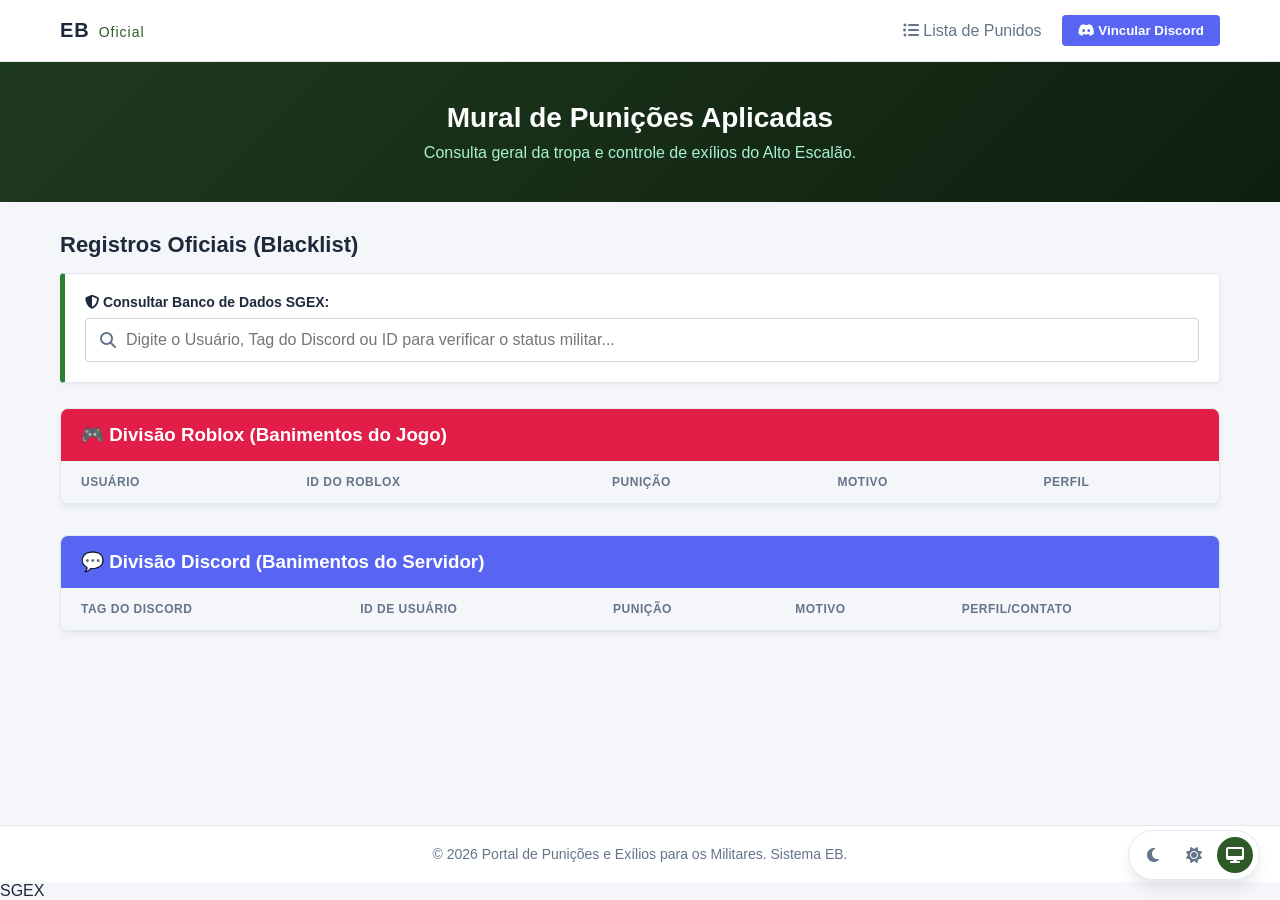
==== index.html @ bd022259 "Initial commit via Netlify [skip ci]" ====
<!DOCTYPE html>
<html lang="pt-BR">
<head>
    <meta charset="UTF-8">
    <meta name="viewport" content="width=device-width, initial-scale=1.0">
    <title>Painel de Punições EB - Exército Brasileiro</title>
    <link rel="stylesheet" href="style.css">
    <link rel="stylesheet" href="https://cdnjs.cloudflare.com/ajax/libs/font-awesome/6.4.0/css/all.min.css">
    
    <style>
        /* ================= ESTILOS DA BARRA DE PESQUISA INTEGRADA ================= */
        .search-card {
            background-color: var(--card-bg, #ffffff);
            border-left: 5px solid #2e7d32; /* Verde Militar */
            padding: 20px;
            margin-bottom: 25px;
            border-radius: 4px;
            box-shadow: 0 2px 5px rgba(0,0,0,0.05);
            transition: all 0.3s ease;
        }
        
        body.dark-theme .search-card {
            background-color: #1e293b;
            border-color: #4ade80;
            box-shadow: 0 2px 5px rgba(0,0,0,0.3);
        }

        .search-input-wrapper {
            position: relative;
            display: flex;
            align-items: center;
        }

        .search-input-wrapper i {
            position: absolute;
            left: 15px;
            color: #64748b;
        }

        .input-pesquisa {
            width: 100%;
            padding: 12px 12px 12px 40px;
            border: 1px solid #cbd5e1;
            border-radius: 4px;
            background-color: transparent;
            color: inherit;
            font-size: 1rem;
            outline: none;
            transition: border-color 0.2s;
        }

        .input-pesquisa:focus {
            border-color: #2e7d32;
            box-shadow: 0 0 0 2px rgba(46, 125, 50, 0.2);
        }

        body.dark-theme .input-pesquisa {
            border-color: #475569;
        }
        
        body.dark-theme .input-pesquisa:focus {
            border-color: #4ade80;
            box-shadow: 0 0 0 2px rgba(74, 222, 128, 0.2);
        }

        .status-badge {
            margin-top: 15px;
            padding: 10px 15px;
            border-radius: 4px;
            font-weight: bold;
            display: none;
            align-items: center;
            gap: 10px;
            font-size: 0.95rem;
            animation: fadeIn 0.3s ease;
        }

        @keyframes fadeIn {
            from { opacity: 0; transform: translateY(-5px); }
            to { opacity: 1; transform: translateY(0); }
        }
    </style>
</head>
<body>

    <nav class="navbar">
        <div class="container nav-container">
            <a href="#" class="logo">EB<span> Oficial</span></a>
            <ul class="nav-links">
                <li><a href="#listas"><i class="fa-solid fa-list-ul"></i> Lista de Punidos</a></li>
                <li><button id="btn-admin-toggle" class="btn-theme" style="background-color: #5865F2; border-radius: 4px; color: white;"><i class="fa-brands fa-discord"></i> Vincular Discord</button></li>
            </ul>
        </div>
    </nav>

    <header class="hero">
        <div class="container">
            <h2>Mural de Punições Aplicadas</h2>
            <p>Consulta geral da tropa e controle de exílios do Alto Escalão.</p>
        </div>
    </header>

    <section id="cadastro-superior" class="container section" style="display: none;">
        <h2 class="section-title" style="color: var(--vermelho-claro);"><i class="fa-solid fa-shield-halved"></i> Administração - Lançar Punição</h2>
        <div class="card form-card" style="border-color: var(--vermelho-alerta);">
            <form id="punicaoForm">
                <div class="form-group">
                    <label for="plataforma">Plataforma:</label>
                    <select id="plataforma" required>
                        <option value="roblox">🎮 Roblox</option>
                        <option value="discord">💬 Discord</option>
                    </select>
                </div>
                <div class="form-grid">
                    <div class="form-group">
                        <label for="usuario">Usuário / Tag:</label>
                        <input type="text" id="usuario" placeholder="Ex: @RecrutaInfrator" required>
                    </div>
                    <div class="form-group">
                        <label for="idUsuario">ID do Usuário:</label>
                        <input type="text" id="idUsuario" placeholder="Ex: 123456789" required>
                    </div>
                </div>
                <div class="form-group">
                    <label for="linkPerfil">Link do Perfil (URL):</label>
                    <input type="url" id="linkPerfil" placeholder="Ex: https://www.roblox.com/users/..." required>
                </div>
                <div class="form-group">
                    <label for="punicao">Tipo de Punição:</label>
                    <select id="punicao" required>
                        <option value="Exílio Permanente">Exílio Permanente</option>
                        <option value="Exclusão">Exclusão a Bem da Disciplina</option>
                        <option value="Banimento">Banimento Definitivo</option>
                        <option value="Blacklist">Blacklist</option>
                    </select>
                </div>
                <div class="form-group">
                    <label for="motivo">Motivo da Punição:</label>
                    <textarea id="motivo" rows="3" placeholder="Descreva o crime militar cometida..." required></textarea>
                </div>
                <button type="submit" class="btn-submit" style="background-color: var(--vermelho-alerta);">Aplicar Punição e Sincronizar com Discord</button>
            </form>
        </div>
    </section>

    <section id="listas" class="container section">
        <h2 class="section-title">Registros Oficiais (Blacklist)</h2>
        
        <div class="card search-card">
            <div class="form-group" style="margin-bottom: 0;">
                <label style="font-weight: bold; margin-bottom: 8px; display: block; color: inherit;">
                    <i class="fa-solid fa-shield-halved"></i> Consultar Banco de Dados SGEX:
                </label>
                <div class="search-input-wrapper">
                    <i class="fa-solid fa-magnifying-glass"></i>
                    <input type="text" id="inputPesquisa" class="input-pesquisa" placeholder="Digite o Usuário, Tag do Discord ou ID para verificar o status militar...">
                </div>
            </div>
            <div id="resultadoStatus" class="status-badge"></div>
        </div>

        <div class="tables-container">
            <div class="card table-card">
                <div class="table-header roblox-color"><h3>🎮 Divisão Roblox (Banimentos do Jogo)</h3></div>
                <div class="table-responsive">
                    <table>
                        <thead>
                            <tr>
                                <th>Usuário</th>
                                <th>ID do Roblox</th>
                                <th>Punição</th>
                                <th>Motivo</th>
                                <th>Perfil</th>
                                <th class="coluna-admin" style="display: none;">Ações</th>
                            </tr>
                        </thead>
                        <tbody id="tabelaRoblox"></tbody>
                    </table>
                </div>
            </div>

            <div class="card table-card">
                <div class="table-header discord-color"><h3>💬 Divisão Discord (Banimentos do Servidor)</h3></div>
                <div class="table-responsive">
                    <table>
                        <thead>
                            <tr>
                                <th>Tag do Discord</th>
                                <th>ID de Usuário</th>
                                <th>Punição</th>
                                <th>Motivo</th>
                                <th>Perfil/Contato</th>
                                <th class="coluna-admin" style="display: none;">Ações</th>
                            </tr>
                        </thead>
                        <tbody id="tabelaDiscord"></tbody>
                    </table>
                </div>
            </div>
        </div>
    </section>

    <div class="manager-theme-bar">
        <button id="btn-noite" class="theme-icon-btn" title="Modo Noite"><i class="fa-solid fa-moon"></i></button>
        <button id="btn-dia" class="theme-icon-btn" title="Modo Dia"><i class="fa-solid fa-sun"></i></button>
        <button id="btn-padrao" class="theme-icon-btn active" title="Modo Sistema"><i class="fa-solid fa-desktop"></i></button>
    </div>

    <footer>
        <div class="container">
            <p>&copy; 2026 Portal de Punições e Exílios para os Militares. Sistema EB.</p>
        </div>
    </footer>

    <script>
        // ================= CONFIGURAÇÕES DO SCRIPT =================
        const DISCORD_WEBHOOK_URL = "https://discord.com/api/webhooks/1523135450632556768/0iR1MK8pg5GciSdmZmRToXlItDHkD9cY8Jua4J1OT7Sp1J0bCZ46ZUPXoXcCLrDd2ZVr";
        const DISCORD_AUTH_URL = "https://discord.com/oauth2/authorize?client_id=1523099237020340254&response_type=code&redirect_uri=file%3A%2F%2F%2Fc%253A%2FUsers%2Frafae%2FOneDrive%2FDocumentos%2FPuni%25C3%25A7%25C3%25B5es%2520e%2520Ex%25C3%25ADlios%2Findex.html%23listas&scope=identify";

        const SUPERIORES_PERMITIDOS = [
            "123456789012345678", 
            "987654321098765432", 
        ];

        let modoAdminAtivo = false;
        let superiorLogadoNome = "";

        window.addEventListener('DOMContentLoaded', () => {
            carregarDados();

            const fragment = new URLSearchParams(window.location.hash.slice(1));
            const accessToken = fragment.get('access_token');

            if (accessToken) {
                window.history.replaceState({}, document.title, window.location.pathname);
                
                fetch('https://discord.com/api/users/@me', {
                    headers: { Authorization: `Bearer ${accessToken}` }
                })
                .then(res => res.json())
                .then(usuarioDiscord => {
                    verificarPermissao(usuarioDiscord);
                })
                .catch(err => {
                    console.error("Erro ao puxar dados do Discord:", err);
                    alert("Erro ao sincronizar com o Discord.");
                });
            }
        });

        function verificarPermissao(user) {
            const nomeCompleto = user.discriminator !== '0' ? `${user.username}#${user.discriminator}` : user.username;

            if (SUPERIORES_PERMITIDOS.includes(user.id)) {
                modoAdminAtivo = true;
                superiorLogadoNome = nomeCompleto;

                document.getElementById('cadastro-superior').style.display = 'block';
                document.querySelectorAll('.coluna-admin').forEach(el => el.style.display = 'table-cell');
                
                const btnAdmin = document.getElementById('btn-admin-toggle');
                btnAdmin.innerHTML = `<i class="fa-solid fa-right-from-bracket"></i> Sair (${user.username})`;
                btnAdmin.style.backgroundColor = '#ef4444';

                alert(`Conta vinculada com sucesso!\nBem-vindo, ${nomeCompleto}.`);
                carregarDados();
            } else {
                alert(`Acesso Negado!\nA conta Discord [${nomeCompleto}] (ID: ${user.id}) não tem permissão de Alto Escalão.`);
                registrarTentativaInvasao(nomeCompleto, user.id);
            }
        }

        document.getElementById('btn-admin-toggle').addEventListener('click', () => {
            if (!modoAdminAtivo) {
                if(DISCORD_AUTH_URL.includes("COLE_AQUI")) {
                    alert("Erro: O dono do site não configurou a URL de autenticação do Discord.");
                    return;
                }
                window.location.href = DISCORD_AUTH_URL;
            } else {
                modoAdminAtivo = false;
                superiorLogadoNome = "";
                document.getElementById('cadastro-superior').style.display = 'none';
                document.querySelectorAll('.coluna-admin').forEach(el => el.style.display = 'none');
                document.getElementById('btn-admin-toggle').innerHTML = '<i class="fa-brands fa-discord"></i> Vincular Discord';
                document.getElementById('btn-admin-toggle').style.backgroundColor = '#5865F2';
                carregarDados();
            }
        });

        function registrarTentativaInvasao(nome, id) {
            if (!DISCORD_WEBHOOK_URL || DISCORD_WEBHOOK_URL.includes("COLE_AQUI")) return;
            const payload = {
                username: "EB | Auditoria de Acesso",
                embeds: [{
                    title: "⚠️ TENTATIVA DE ACESSO RECUSADA",
                    description: "Um usuário vinculou o Discord mas não possui autorização no sistema.",
                    color: 16711680,
                    fields: [
                        { name: "👤 Conta Discord", value: `\`${nome}\``, inline: true },
                        { name: "🆔 ID do Usuário", value: `\`${id}\``, inline: true }
                    ],
                    timestamp: new Date().toISOString()
                }]
            };
            fetch(DISCORD_WEBHOOK_URL, { method: "POST", headers: { "Content-Type": "application/json" }, body: JSON.stringify(payload) });
        }

        // --- MANIPULAÇÃO DAS TABELAS E INTEGRAÇÃO COM BUSCA ---
        const form = document.getElementById('punicaoForm');
        form.addEventListener('submit', function(e) {
            e.preventDefault();
            const plataforma = document.getElementById('plataforma').value;
            const usuario = document.getElementById('usuario').value;
            const idUsuario = document.getElementById('idUsuario').value;
            const linkPerfil = document.getElementById('linkPerfil').value;
            const punicao = document.getElementById('punicao').value;
            const motivo = document.getElementById('motivo').value;

            const novoPunido = { id: Date.now(), usuario, idUsuario, linkPerfil, punicao, motivo };

            let lista = JSON.parse(localStorage.getItem(plataforma)) || [];
            lista.push(novoPunido);
            localStorage.setItem(plataforma, JSON.stringify(lista));

            enviarAoDiscord(plataforma, usuario, idUsuario, punicao, motivo, linkPerfil);
            form.reset();
            carregarDados();
        });

        function carregarDados() {
            document.getElementById('tabelaRoblox').innerHTML = '';
            document.getElementById('tabelaDiscord').innerHTML = '';
            let robloxList = JSON.parse(localStorage.getItem('roblox')) || [];
            robloxList.forEach(item => adicionarNaTela('roblox', item));
            let discordList = JSON.parse(localStorage.getItem('discord')) || [];
            discordList.forEach(item => adicionarNaTela('discord', item));
            
            // Dispara o filtro caso já haja algo digitado ao recarregar
            executarFiltro();
        }

        function adicionarNaTela(plataforma, item) {
            const tabelaId = plataforma === 'roblox' ? 'tabelaRoblox' : 'tabelaDiscord';
            const tabela = document.getElementById(tabelaId);
            const badgeClass = (item.punicao === 'Exílio Permanente' || item.punicao === 'Banimento') ? 'badge-red' : 'badge-orange';
            const linkUrl = item.linkPerfil ? item.linkPerfil : '#';
            const linkTexto = item.linkPerfil ? 'Acessar Link 🔗' : 'Sem Link';
            const linha = document.createElement('tr');
            
            const thAcao = modoAdminAtivo 
                ? `<td><button style="background: #ef4444; color:white; border:none; padding:4px 8px; border-radius:4px; cursor:pointer;" onclick="removerItem('${plataforma}', ${item.id})">Remover</button></td>` 
                : '';

            linha.innerHTML = `
                <td class="username">${item.usuario}</td>
                <td>${item.idUsuario}</td>
                <td><span class="badge ${badgeClass}">${item.punicao}</span></td>
                <td>${item.motivo}</td>
                <td><a href="${linkUrl}" target="_blank" class="table-link">${linkTexto}</a></td>
                ${thAcao}
            `;
            tabela.appendChild(linha);
        }

        function removerItem(plataforma, id) {
            if (confirm("Deseja remover este registro?")) {
                let lista = JSON.parse(localStorage.getItem(plataforma)) || [];
                lista = lista.filter(item => item.id !== id);
                localStorage.setItem(plataforma, JSON.stringify(lista));
                carregarDados();
            }
        }

        // ================= SISTEMA DE FILTRAGEM E BUSCA REALTIME =================
        function executarFiltro() {
            const termoBusca = document.getElementById('inputPesquisa').value.trim().toLowerCase();
            const linhasRoblox = document.querySelectorAll('#tabelaRoblox tr');
            const linhasDiscord = document.querySelectorAll('#tabelaDiscord tr');
            const statusDiv = document.getElementById('resultadoStatus');
            
            let totalEncontrados = 0;

            if (termoBusca === "") {
                linhasRoblox.forEach(linha => linha.style.display = '');
                linhasDiscord.forEach(linha => inlineHideShow(linha, true));
                statusDiv.style.display = 'none';
                return;
            }

            function filtrarVarredura(linhas) {
                linhas.forEach(linha => {
                    const usuario = linha.cells[0] ? linha.cells[0].textContent.toLowerCase() : '';
                    const id = linha.cells[1] ? linha.cells[1].textContent.toLowerCase() : '';

                    if (usuario.includes(termoBusca) || id.includes(termoBusca)) {
                        linha.style.display = ''; 
                        totalEncontrados++;
                    } else {
                        linha.style.display = 'none'; 
                    }
                });
            }

            function inlineHideShow(el, reset) { el.style.display = reset ? '' : 'none'; }

            filtrarVarredura(linhasRoblox);
            filtrarVarredura(linhasDiscord);

            statusDiv.style.display = 'flex';
            if (totalEncontrados > 0) {
                statusDiv.style.backgroundColor = 'rgba(239, 68, 68, 0.15)';
                statusDiv.style.color = '#ef4444';
                statusDiv.style.borderLeft = '4px solid #ef4444';
                statusDiv.innerHTML = `<i class="fa-solid fa-triangle-exclamation"></i> <strong>SITUAÇÃO IRREGULAR:</strong> Constam ${totalEncontrados} registro(s) deste alvo na Blacklist do Alto Escalão!`;
            } else {
                statusDiv.style.backgroundColor = 'rgba(46, 125, 50, 0.15)';
                statusDiv.style.color = '#2e7d32';
                statusDiv.style.borderLeft = '4px solid #2e7d32';
                
                if(document.body.classList.contains('dark-theme')) {
                    statusDiv.style.color = '#4ade80';
                    statusDiv.style.backgroundColor = 'rgba(74, 222, 128, 0.1)';
                }
                statusDiv.innerHTML = `<i class="fa-solid fa-circle-check"></i> <strong>NADA CONSTA:</strong> O usuário consultado está com a ficha limpa no sistema.`;
            }
        }

        document.getElementById('inputPesquisa').addEventListener('input', executarFiltro);

        function enviarAoDiscord(plataforma, usuario, id, punicao, motivo, link) {
            if (!DISCORD_WEBHOOK_URL || DISCORD_WEBHOOK_URL.includes("COLE_AQUI")) return;
            const corEmbed = plataforma === 'roblox' ? 14491941 : 5793010;
            const payload = {
                username: "EB | Auditoria",
                embeds: [{
                    title: `🎖️ NOVA PUNIÇÃO - DIVISÃO ${plataforma.toUpperCase()}`,
                    color: corEmbed,
                    fields: [
                        { name: "👤 Infrator", value: `\`${usuario}\``, inline: true },
                        { name: "🆔 ID", value: `\`${id}\``, inline: true },
                        { name: "⚖️ Penalidade", value: `**${punicao}**`, inline: false },
                        { name: "📝 Motivo", value: motivo },
                        { name: "🔗 Evidência", value: `[Link do Perfil](${link})`, inline: true },
                        { name: "🛡️ Aplicado por", value: `\`${superiorLogadoNome}\``, inline: true }
                    ],
                    footer: { text: "Sistema integrado EB" },
                    timestamp: new Date().toISOString()
                }]
            };
            fetch(DISCORD_WEBHOOK_URL, { method: "POST", headers: { "Content-Type": "application/json" }, body: JSON.stringify(payload) });
        }

        // Temas Alternadores
        const btnNoite = document.getElementById('btn-noite');
        const btnDia = document.getElementById('btn-dia');
        const btnPadrao = document.getElementById('btn-padrao');
        function limparAtivos() { [btnNoite, btnDia, btnPadrao].forEach(btn => btn.classList.remove('active')); }
        btnNoite.addEventListener('click', () => { limparAtivos(); btnNoite.classList.add('active'); document.body.classList.add('dark-theme'); localStorage.setItem('eb-manager-theme', 'dark'); executarFiltro(); });
        btnDia.addEventListener('click', () => { limparAtivos(); btnDia.classList.add('active'); document.body.classList.remove('dark-theme'); localStorage.setItem('eb-manager-theme', 'light'); executarFiltro(); });
        btnPadrao.addEventListener('click', () => { limparAtivos(); btnPadrao.classList.add('active'); localStorage.removeItem('eb-manager-theme'); if (window.matchMedia('(prefers-color-scheme: dark)').matches) document.body.classList.add('dark-theme'); else document.body.classList.remove('dark-theme'); executarFiltro(); });
        const temaSalvo = localStorage.getItem('eb-manager-theme');
        if (temaSalvo === 'dark') { limparAtivos(); btnNoite.classList.add('active'); document.body.classList.add('dark-theme'); }
        else if (temaSalvo === 'light') { limparAtivos(); btnDia.classList.add('active'); document.body.classList.remove('dark-theme'); }
    </script>
</body>
</html>

SGEX
---- style.css ----
/* ================= VARIABLES & THEMES ================= */
:root {
    --bg-principal: #f4f6f9;
    --bg-card: #ffffff;
    --texto-principal: #1e293b;
    --texto-secundario: #64748b;
    --borda: #e2e8f0;
    
    /* Cores Temáticas EB */
    --verde-manager: #1e3a1e;
    --verde-oliva: #2d5a27;
    --vermelho-alerta: #dc2626;
    --vermelho-claro: #ef4444;
    --roblox-cor: #e11d48;
    --discord-cor: #5865f2;
}

/* Classe aplicada via JS para o Modo Noite */
body.dark-theme {
    --bg-principal: #0f172a;
    --bg-card: #1e293b;
    --texto-principal: #f8fafc;
    --texto-secundario: #94a3b8;
    --borda: #334155;
    
    --verde-manager: #2e5c2e;
}

/* ================= RESET & BASE ================= */
* {
    margin: 0;
    padding: 0;
    box-sizing: border-box;
    font-family: 'Segoe UI', Tahoma, Geneva, Verdana, sans-serif;
}

body {
    background-color: var(--bg-principal);
    color: var(--texto-principal);
    transition: background-color 0.3s, color 0.3s;
    display: flex;
    flex-direction: column;
    min-height: 100vh;
}

.container {
    width: 100%;
    max-width: 1200px;
    margin: 0 auto;
    padding: 0 20px;
}

/* ================= NAVIGATION ================= */
.navbar {
    background-color: var(--bg-card);
    border-bottom: 1px solid var(--borda);
    padding: 15px 0;
    position: sticky;
    top: 0;
    z-index: 100;
}

.nav-container {
    display: flex;
    justify-content: space-between;
    align-items: center;
}

.logo {
    font-size: 20px;
    font-weight: 800;
    color: var(--texto-principal);
    text-decoration: none;
    letter-spacing: 1px;
}

.logo span {
    color: var(--verde-oliva);
    font-size: 14px;
    font-weight: 400;
    margin-left: 4px;
}

.nav-links {
    display: flex;
    list-style: none;
    align-items: center;
    gap: 20px;
}

.nav-links a {
    color: var(--texto-secundario);
    text-decoration: none;
    font-weight: 500;
    transition: color 0.2s;
}

.nav-links a:hover {
    color: var(--texto-principal);
}

.btn-theme {
    color: white;
    border: none;
    padding: 8px 16px;
    font-weight: 600;
    cursor: pointer;
    transition: filter 0.2s;
}

.btn-theme:hover {
    filter: brightness(1.2);
}

/* ================= HERO SECTION ================= */
.hero {
    background: linear-gradient(135deg, #1e3a1e 0%, #0f1f0f 100%);
    color: white;
    padding: 40px 0;
    text-align: center;
    margin-bottom: 30px;
}

.hero h2 {
    font-size: 28px;
    margin-bottom: 10px;
}

.hero p {
    color: #a7f3d0;
    font-size: 16px;
}

/* ================= CARDS & FORMS ================= */
.section {
    margin-bottom: 30px;
}

.section-title {
    font-size: 22px;
    margin-bottom: 15px;
    display: flex;
    align-items: center;
    gap: 10px;
}

.card {
    background-color: var(--bg-card);
    border: 1px solid var(--borda);
    border-radius: 8px;
    padding: 24px;
    box-shadow: 0 4px 6px -1px rgba(0, 0, 0, 0.05);
}

.form-card {
    border-top: 4px solid var(--vermelho-alerta);
}

.form-group {
    margin-bottom: 18px;
}

.form-grid {
    display: grid;
    grid-template-columns: 1fr 1fr;
    gap: 15px;
}

label {
    display: block;
    font-size: 14px;
    font-weight: 600;
    margin-bottom: 6px;
    color: var(--texto-principal);
}

input, select, textarea {
    width: 100%;
    padding: 10px;
    border: 1px solid var(--borda);
    border-radius: 4px;
    background-color: var(--bg-principal);
    color: var(--texto-principal);
    font-size: 15px;
    outline: none;
    transition: border-color 0.2s;
}

input:focus, select:focus, textarea:focus {
    border-color: var(--verde-oliva);
}

.btn-submit {
    width: 100%;
    padding: 12px;
    color: white;
    border: none;
    border-radius: 4px;
    font-size: 16px;
    font-weight: 600;
    cursor: pointer;
    transition: filter 0.2s;
}

.btn-submit:hover {
    filter: brightness(1.1);
}

/* ================= TABLES ================= */
.tables-container {
    display: flex;
    flex-direction: column;
    gap: 30px;
}

.table-card {
    padding: 0;
    overflow: hidden;
}

.table-header {
    padding: 15px 20px;
    color: white;
}

.roblox-color { background-color: var(--roblox-cor); }
.discord-color { background-color: var(--discord-cor); }

.table-responsive {
    overflow-x: auto;
}

table {
    width: 100%;
    border-collapse: collapse;
    text-align: left;
    font-size: 15px;
}

th, td {
    padding: 14px 20px;
    border-bottom: 1px solid var(--borda);
    white-space: nowrap;
}

th {
    background-color: var(--bg-principal);
    color: var(--texto-secundario);
    font-weight: 600;
    text-transform: uppercase;
    font-size: 12px;
    letter-spacing: 0.5px;
}

tr:last-child td {
    border-bottom: none;
}

.username {
    font-weight: 600;
}

/* Badges de Punição */
.badge {
    padding: 4px 8px;
    border-radius: 4px;
    font-size: 12px;
    font-weight: 700;
    text-transform: uppercase;
}

.badge-red { background-color: #fee2e2; color: #ef4444; }
body.dark-theme .badge-red { background-color: #7f1d1d; color: #fca5a5; }

.badge-orange { background-color: #ffedd5; color: #f97316; }
body.dark-theme .badge-orange { background-color: #7c2d12; color: #fed7aa; }

.table-link {
    color: var(--discord-cor);
    text-decoration: none;
    font-weight: 500;
}

.table-link:hover {
    text-decoration: underline;
}

.btn-deletar {
    background-color: var(--vermelho-claro);
    color: white;
    border: none;
    padding: 6px 12px;
    border-radius: 4px;
    cursor: pointer;
    font-weight: 600;
    font-size: 13px;
}

.btn-deletar:hover {
    background-color: var(--vermelho-alerta);
}

/* ================= THEME BAR (EB MANAGER) ================= */
.manager-theme-bar {
    position: fixed;
    bottom: 20px;
    right: 20px;
    background-color: var(--bg-card);
    border: 1px solid var(--borda);
    padding: 6px;
    border-radius: 30px;
    display: flex;
    gap: 5px;
    box-shadow: 0 10px 15px -3px rgba(0, 0, 0, 0.1);
}

.theme-icon-btn {
    background: none;
    border: none;
    width: 36px;
    height: 36px;
    border-radius: 50%;
    color: var(--texto-secundario);
    cursor: pointer;
    display: flex;
    align-items: center;
    justify-content: center;
    font-size: 16px;
    transition: all 0.2s;
}

.theme-icon-btn:hover {
    color: var(--texto-principal);
    background-color: var(--bg-principal);
}

.theme-icon-btn.active {
    background-color: var(--verde-oliva);
    color: white;
}

/* ================= FOOTER ================= */
footer {
    margin-top: auto;
    background-color: var(--bg-card);
    border-top: 1px solid var(--borda);
    padding: 20px 0;
    text-align: center;
    font-size: 14px;
    color: var(--texto-secundario);
}

/* Responsividade para celulares */
@media (max-width: 768px) {
    .form-grid {
        grid-template-columns: 1fr; /* Transforma as duas colunas em uma só linha */
    }
    
    .nav-container {
        flex-direction: column;
        gap: 15px;
    }
}
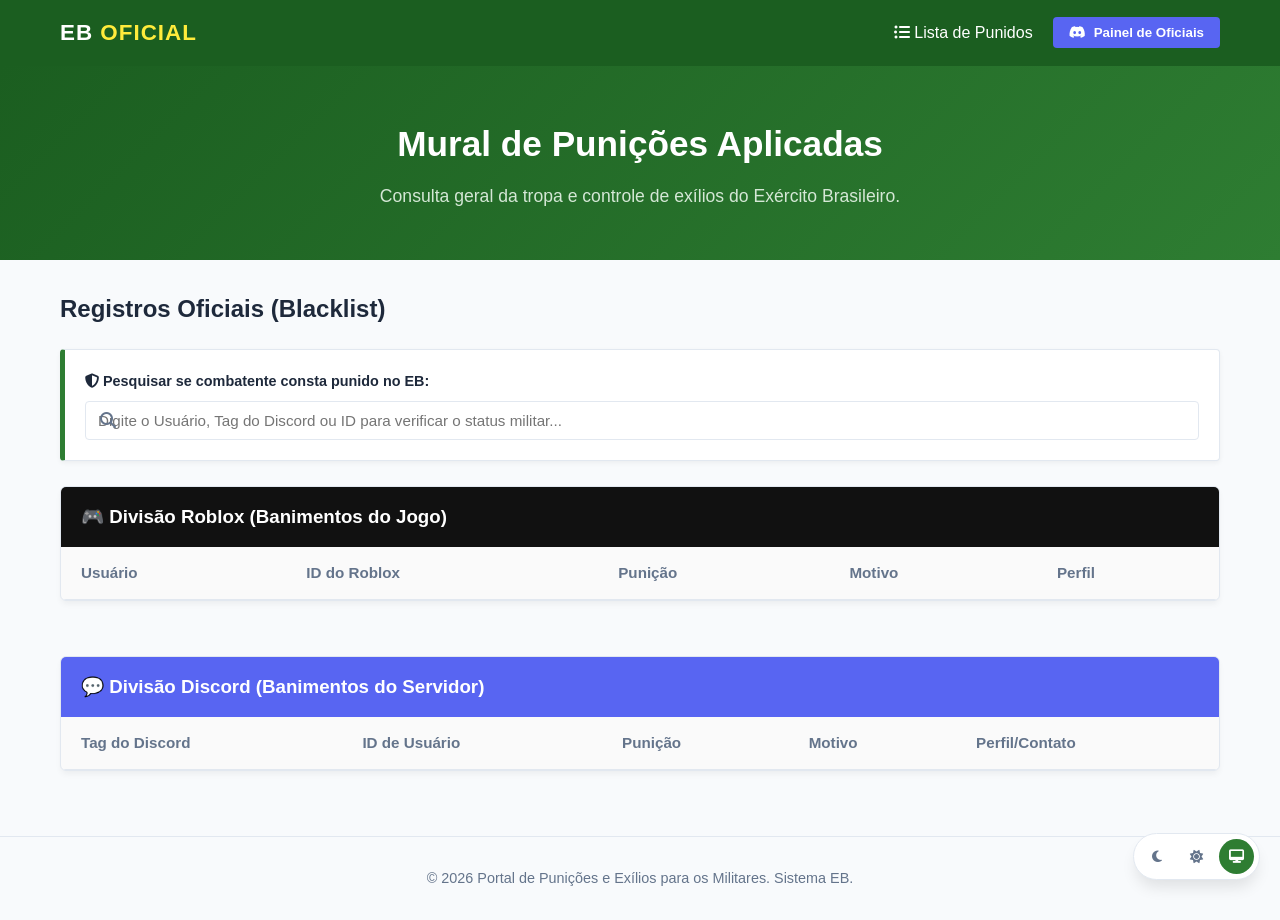
==== commit 2ae7e3d8: "Add files via upload" ====
--- a/index.html
+++ b/index.html
@@ -79,6 +79,17 @@
             from { opacity: 0; transform: translateY(-5px); }
             to { opacity: 1; transform: translateY(0); }
         }
+
+        .badge {
+            padding: 4px 8px;
+            border-radius: 4px;
+            font-weight: bold;
+            font-size: 0.85rem;
+        }
+        .badge-red { background-color: #ef4444; color: white; }
+        .badge-orange { background-color: #f97316; color: white; }
+        .table-link { color: #3b82f6; text-decoration: none; }
+        .table-link:hover { text-decoration: underline; }
     </style>
 </head>
 <body>
@@ -88,7 +99,7 @@
             <a href="#" class="logo">EB<span> Oficial</span></a>
             <ul class="nav-links">
                 <li><a href="#listas"><i class="fa-solid fa-list-ul"></i> Lista de Punidos</a></li>
-                <li><button id="btn-admin-toggle" class="btn-theme" style="background-color: #5865F2; border-radius: 4px; color: white;"><i class="fa-brands fa-discord"></i> Vincular Discord</button></li>
+                <li><button id="btn-admin-toggle" class="btn-theme" style="background-color: #5865F2; border-radius: 4px; color: white; border:none; padding:8px 16px; cursor:pointer;"><i class="fa-brands fa-discord"></i> Painel de Oficiais</button></li>
             </ul>
         </div>
     </nav>
@@ -96,52 +107,9 @@
     <header class="hero">
         <div class="container">
             <h2>Mural de Punições Aplicadas</h2>
-            <p>Consulta geral da tropa e controle de exílios do Alto Escalão.</p>
+            <p>Consulta geral da tropa e controle de exílios do Exército Brasileiro.</p>
         </div>
     </header>
-
-    <section id="cadastro-superior" class="container section" style="display: none;">
-        <h2 class="section-title" style="color: var(--vermelho-claro);"><i class="fa-solid fa-shield-halved"></i> Administração - Lançar Punição</h2>
-        <div class="card form-card" style="border-color: var(--vermelho-alerta);">
-            <form id="punicaoForm">
-                <div class="form-group">
-                    <label for="plataforma">Plataforma:</label>
-                    <select id="plataforma" required>
-                        <option value="roblox">🎮 Roblox</option>
-                        <option value="discord">💬 Discord</option>
-                    </select>
-                </div>
-                <div class="form-grid">
-                    <div class="form-group">
-                        <label for="usuario">Usuário / Tag:</label>
-                        <input type="text" id="usuario" placeholder="Ex: @RecrutaInfrator" required>
-                    </div>
-                    <div class="form-group">
-                        <label for="idUsuario">ID do Usuário:</label>
-                        <input type="text" id="idUsuario" placeholder="Ex: 123456789" required>
-                    </div>
-                </div>
-                <div class="form-group">
-                    <label for="linkPerfil">Link do Perfil (URL):</label>
-                    <input type="url" id="linkPerfil" placeholder="Ex: https://www.roblox.com/users/..." required>
-                </div>
-                <div class="form-group">
-                    <label for="punicao">Tipo de Punição:</label>
-                    <select id="punicao" required>
-                        <option value="Exílio Permanente">Exílio Permanente</option>
-                        <option value="Exclusão">Exclusão a Bem da Disciplina</option>
-                        <option value="Banimento">Banimento Definitivo</option>
-                        <option value="Blacklist">Blacklist</option>
-                    </select>
-                </div>
-                <div class="form-group">
-                    <label for="motivo">Motivo da Punição:</label>
-                    <textarea id="motivo" rows="3" placeholder="Descreva o crime militar cometida..." required></textarea>
-                </div>
-                <button type="submit" class="btn-submit" style="background-color: var(--vermelho-alerta);">Aplicar Punição e Sincronizar com Discord</button>
-            </form>
-        </div>
-    </section>
 
     <section id="listas" class="container section">
         <h2 class="section-title">Registros Oficiais (Blacklist)</h2>
@@ -149,7 +117,7 @@
         <div class="card search-card">
             <div class="form-group" style="margin-bottom: 0;">
                 <label style="font-weight: bold; margin-bottom: 8px; display: block; color: inherit;">
-                    <i class="fa-solid fa-shield-halved"></i> Consultar Banco de Dados SGEX:
+                    <i class="fa-solid fa-shield-halved"></i> Pesquisar se combatente consta punido no EB:
                 </label>
                 <div class="search-input-wrapper">
                     <i class="fa-solid fa-magnifying-glass"></i>
@@ -171,7 +139,6 @@
                                 <th>Punição</th>
                                 <th>Motivo</th>
                                 <th>Perfil</th>
-                                <th class="coluna-admin" style="display: none;">Ações</th>
                             </tr>
                         </thead>
                         <tbody id="tabelaRoblox"></tbody>
@@ -190,7 +157,6 @@
                                 <th>Punição</th>
                                 <th>Motivo</th>
                                 <th>Perfil/Contato</th>
-                                <th class="coluna-admin" style="display: none;">Ações</th>
                             </tr>
                         </thead>
                         <tbody id="tabelaDiscord"></tbody>
@@ -213,119 +179,15 @@
     </footer>
 
     <script>
-        // ================= CONFIGURAÇÕES DO SCRIPT =================
-        const DISCORD_WEBHOOK_URL = "https://discord.com/api/webhooks/1523135450632556768/0iR1MK8pg5GciSdmZmRToXlItDHkD9cY8Jua4J1OT7Sp1J0bCZ46ZUPXoXcCLrDd2ZVr";
-        const DISCORD_AUTH_URL = "https://discord.com/oauth2/authorize?client_id=1523099237020340254&response_type=code&redirect_uri=file%3A%2F%2F%2Fc%253A%2FUsers%2Frafae%2FOneDrive%2FDocumentos%2FPuni%25C3%25A7%25C3%25B5es%2520e%2520Ex%25C3%25ADlios%2Findex.html%23listas&scope=identify";
-
-        const SUPERIORES_PERMITIDOS = [
-            "123456789012345678", 
-            "987654321098765432", 
-        ];
-
-        let modoAdminAtivo = false;
-        let superiorLogadoNome = "";
+        // Altere para o redirecionamento correto apontando para o seu arquivo restrito admin.html
+        const DISCORD_AUTH_URL = "https://discord.com/oauth2/authorize?client_id=1523099237020340254&response_type=code&redirect_uri=https%3A%2F%2Fpunicoebdomirage.netlify.app%2Fadmin.html&scope=identify";
 
         window.addEventListener('DOMContentLoaded', () => {
             carregarDados();
-
-            const fragment = new URLSearchParams(window.location.hash.slice(1));
-            const accessToken = fragment.get('access_token');
-
-            if (accessToken) {
-                window.history.replaceState({}, document.title, window.location.pathname);
-                
-                fetch('https://discord.com/api/users/@me', {
-                    headers: { Authorization: `Bearer ${accessToken}` }
-                })
-                .then(res => res.json())
-                .then(usuarioDiscord => {
-                    verificarPermissao(usuarioDiscord);
-                })
-                .catch(err => {
-                    console.error("Erro ao puxar dados do Discord:", err);
-                    alert("Erro ao sincronizar com o Discord.");
-                });
-            }
         });
 
-        function verificarPermissao(user) {
-            const nomeCompleto = user.discriminator !== '0' ? `${user.username}#${user.discriminator}` : user.username;
-
-            if (SUPERIORES_PERMITIDOS.includes(user.id)) {
-                modoAdminAtivo = true;
-                superiorLogadoNome = nomeCompleto;
-
-                document.getElementById('cadastro-superior').style.display = 'block';
-                document.querySelectorAll('.coluna-admin').forEach(el => el.style.display = 'table-cell');
-                
-                const btnAdmin = document.getElementById('btn-admin-toggle');
-                btnAdmin.innerHTML = `<i class="fa-solid fa-right-from-bracket"></i> Sair (${user.username})`;
-                btnAdmin.style.backgroundColor = '#ef4444';
-
-                alert(`Conta vinculada com sucesso!\nBem-vindo, ${nomeCompleto}.`);
-                carregarDados();
-            } else {
-                alert(`Acesso Negado!\nA conta Discord [${nomeCompleto}] (ID: ${user.id}) não tem permissão de Alto Escalão.`);
-                registrarTentativaInvasao(nomeCompleto, user.id);
-            }
-        }
-
         document.getElementById('btn-admin-toggle').addEventListener('click', () => {
-            if (!modoAdminAtivo) {
-                if(DISCORD_AUTH_URL.includes("COLE_AQUI")) {
-                    alert("Erro: O dono do site não configurou a URL de autenticação do Discord.");
-                    return;
-                }
-                window.location.href = DISCORD_AUTH_URL;
-            } else {
-                modoAdminAtivo = false;
-                superiorLogadoNome = "";
-                document.getElementById('cadastro-superior').style.display = 'none';
-                document.querySelectorAll('.coluna-admin').forEach(el => el.style.display = 'none');
-                document.getElementById('btn-admin-toggle').innerHTML = '<i class="fa-brands fa-discord"></i> Vincular Discord';
-                document.getElementById('btn-admin-toggle').style.backgroundColor = '#5865F2';
-                carregarDados();
-            }
-        });
-
-        function registrarTentativaInvasao(nome, id) {
-            if (!DISCORD_WEBHOOK_URL || DISCORD_WEBHOOK_URL.includes("COLE_AQUI")) return;
-            const payload = {
-                username: "EB | Auditoria de Acesso",
-                embeds: [{
-                    title: "⚠️ TENTATIVA DE ACESSO RECUSADA",
-                    description: "Um usuário vinculou o Discord mas não possui autorização no sistema.",
-                    color: 16711680,
-                    fields: [
-                        { name: "👤 Conta Discord", value: `\`${nome}\``, inline: true },
-                        { name: "🆔 ID do Usuário", value: `\`${id}\``, inline: true }
-                    ],
-                    timestamp: new Date().toISOString()
-                }]
-            };
-            fetch(DISCORD_WEBHOOK_URL, { method: "POST", headers: { "Content-Type": "application/json" }, body: JSON.stringify(payload) });
-        }
-
-        // --- MANIPULAÇÃO DAS TABELAS E INTEGRAÇÃO COM BUSCA ---
-        const form = document.getElementById('punicaoForm');
-        form.addEventListener('submit', function(e) {
-            e.preventDefault();
-            const plataforma = document.getElementById('plataforma').value;
-            const usuario = document.getElementById('usuario').value;
-            const idUsuario = document.getElementById('idUsuario').value;
-            const linkPerfil = document.getElementById('linkPerfil').value;
-            const punicao = document.getElementById('punicao').value;
-            const motivo = document.getElementById('motivo').value;
-
-            const novoPunido = { id: Date.now(), usuario, idUsuario, linkPerfil, punicao, motivo };
-
-            let lista = JSON.parse(localStorage.getItem(plataforma)) || [];
-            lista.push(novoPunido);
-            localStorage.setItem(plataforma, JSON.stringify(lista));
-
-            enviarAoDiscord(plataforma, usuario, idUsuario, punicao, motivo, linkPerfil);
-            form.reset();
-            carregarDados();
+            window.location.href = DISCORD_AUTH_URL;
         });
 
         function carregarDados() {
@@ -335,8 +197,6 @@
             robloxList.forEach(item => adicionarNaTela('roblox', item));
             let discordList = JSON.parse(localStorage.getItem('discord')) || [];
             discordList.forEach(item => adicionarNaTela('discord', item));
-            
-            // Dispara o filtro caso já haja algo digitado ao recarregar
             executarFiltro();
         }
 
@@ -348,31 +208,22 @@
             const linkTexto = item.linkPerfil ? 'Acessar Link 🔗' : 'Sem Link';
             const linha = document.createElement('tr');
             
-            const thAcao = modoAdminAtivo 
-                ? `<td><button style="background: #ef4444; color:white; border:none; padding:4px 8px; border-radius:4px; cursor:pointer;" onclick="removerItem('${plataforma}', ${item.id})">Remover</button></td>` 
-                : '';
+            const escaparHTML = (str) => {
+                const div = document.createElement('div');
+                div.textContent = str;
+                return div.innerHTML;
+            };
 
             linha.innerHTML = `
-                <td class="username">${item.usuario}</td>
-                <td>${item.idUsuario}</td>
-                <td><span class="badge ${badgeClass}">${item.punicao}</span></td>
-                <td>${item.motivo}</td>
-                <td><a href="${linkUrl}" target="_blank" class="table-link">${linkTexto}</a></td>
-                ${thAcao}
+                <td class="username">${escaparHTML(item.usuario)}</td>
+                <td>${escaparHTML(item.idUsuario)}</td>
+                <td><span class="badge ${badgeClass}">${escaparHTML(item.punicao)}</span></td>
+                <td>${escaparHTML(item.motivo)}</td>
+                <td><a href="${escaparHTML(linkUrl)}" target="_blank" class="table-link">${escaparHTML(linkTexto)}</a></td>
             `;
             tabela.appendChild(linha);
         }
 
-        function removerItem(plataforma, id) {
-            if (confirm("Deseja remover este registro?")) {
-                let lista = JSON.parse(localStorage.getItem(plataforma)) || [];
-                lista = lista.filter(item => item.id !== id);
-                localStorage.setItem(plataforma, JSON.stringify(lista));
-                carregarDados();
-            }
-        }
-
-        // ================= SISTEMA DE FILTRAGEM E BUSCA REALTIME =================
         function executarFiltro() {
             const termoBusca = document.getElementById('inputPesquisa').value.trim().toLowerCase();
             const linhasRoblox = document.querySelectorAll('#tabelaRoblox tr');
@@ -383,7 +234,7 @@
 
             if (termoBusca === "") {
                 linhasRoblox.forEach(linha => linha.style.display = '');
-                linhasDiscord.forEach(linha => inlineHideShow(linha, true));
+                linhasDiscord.forEach(linha => inlineDisplay(linha, ''));
                 statusDiv.style.display = 'none';
                 return;
             }
@@ -392,7 +243,6 @@
                 linhas.forEach(linha => {
                     const usuario = linha.cells[0] ? linha.cells[0].textContent.toLowerCase() : '';
                     const id = linha.cells[1] ? linha.cells[1].textContent.toLowerCase() : '';
-
                     if (usuario.includes(termoBusca) || id.includes(termoBusca)) {
                         linha.style.display = ''; 
                         totalEncontrados++;
@@ -402,7 +252,7 @@
                 });
             }
 
-            function inlineHideShow(el, reset) { el.style.display = reset ? '' : 'none'; }
+            function inlineDisplay(el, val) { el.style.display = val; }
 
             filtrarVarredura(linhasRoblox);
             filtrarVarredura(linhasDiscord);
@@ -412,46 +262,22 @@
                 statusDiv.style.backgroundColor = 'rgba(239, 68, 68, 0.15)';
                 statusDiv.style.color = '#ef4444';
                 statusDiv.style.borderLeft = '4px solid #ef4444';
-                statusDiv.innerHTML = `<i class="fa-solid fa-triangle-exclamation"></i> <strong>SITUAÇÃO IRREGULAR:</strong> Constam ${totalEncontrados} registro(s) deste alvo na Blacklist do Alto Escalão!`;
+                statusDiv.innerHTML = `<i class="fa-solid fa-triangle-exclamation"></i> <strong>SITUAÇÃO IRREGULAR:</strong> Constam ${totalEncontrados} registro(s) na Blacklist!`;
             } else {
                 statusDiv.style.backgroundColor = 'rgba(46, 125, 50, 0.15)';
                 statusDiv.style.color = '#2e7d32';
                 statusDiv.style.borderLeft = '4px solid #2e7d32';
-                
                 if(document.body.classList.contains('dark-theme')) {
                     statusDiv.style.color = '#4ade80';
                     statusDiv.style.backgroundColor = 'rgba(74, 222, 128, 0.1)';
                 }
-                statusDiv.innerHTML = `<i class="fa-solid fa-circle-check"></i> <strong>NADA CONSTA:</strong> O usuário consultado está com a ficha limpa no sistema.`;
+                statusDiv.innerHTML = `<i class="fa-solid fa-circle-check"></i> <strong>NADA CONSTA:</strong> Ficha limpa no sistema do Exército.`;
             }
         }
 
         document.getElementById('inputPesquisa').addEventListener('input', executarFiltro);
 
-        function enviarAoDiscord(plataforma, usuario, id, punicao, motivo, link) {
-            if (!DISCORD_WEBHOOK_URL || DISCORD_WEBHOOK_URL.includes("COLE_AQUI")) return;
-            const corEmbed = plataforma === 'roblox' ? 14491941 : 5793010;
-            const payload = {
-                username: "EB | Auditoria",
-                embeds: [{
-                    title: `🎖️ NOVA PUNIÇÃO - DIVISÃO ${plataforma.toUpperCase()}`,
-                    color: corEmbed,
-                    fields: [
-                        { name: "👤 Infrator", value: `\`${usuario}\``, inline: true },
-                        { name: "🆔 ID", value: `\`${id}\``, inline: true },
-                        { name: "⚖️ Penalidade", value: `**${punicao}**`, inline: false },
-                        { name: "📝 Motivo", value: motivo },
-                        { name: "🔗 Evidência", value: `[Link do Perfil](${link})`, inline: true },
-                        { name: "🛡️ Aplicado por", value: `\`${superiorLogadoNome}\``, inline: true }
-                    ],
-                    footer: { text: "Sistema integrado EB" },
-                    timestamp: new Date().toISOString()
-                }]
-            };
-            fetch(DISCORD_WEBHOOK_URL, { method: "POST", headers: { "Content-Type": "application/json" }, body: JSON.stringify(payload) });
-        }
-
-        // Temas Alternadores
+        // Alternadores de Temas
         const btnNoite = document.getElementById('btn-noite');
         const btnDia = document.getElementById('btn-dia');
         const btnPadrao = document.getElementById('btn-padrao');
@@ -464,6 +290,4 @@
         else if (temaSalvo === 'light') { limparAtivos(); btnDia.classList.add('active'); document.body.classList.remove('dark-theme'); }
     </script>
 </body>
-</html>
-
-SGEX+</html>
--- a/style.css
+++ b/style.css
@@ -1,32 +1,36 @@
-/* ================= VARIABLES & THEMES ================= */
+/* ================= CONFIGURAÇÕES GERAIS / VARIÁVEIS ================= */
 :root {
-    --bg-principal: #f4f6f9;
-    --bg-card: #ffffff;
+    --bg-principal: #f8fafc;
+    --card-bg: #ffffff;
     --texto-principal: #1e293b;
     --texto-secundario: #64748b;
     --borda: #e2e8f0;
     
-    /* Cores Temáticas EB */
-    --verde-manager: #1e3a1e;
-    --verde-oliva: #2d5a27;
-    --vermelho-alerta: #dc2626;
+    /* Paleta Exército Brasileiro */
+    --verde-militar: #2e7d32;
+    --verde-escuro: #1b5e20;
+    --verde-badge: rgba(46, 125, 50, 0.1);
+    
+    /* Alertas e Cores Plataformas */
+    --vermelho-alerta: #d32f2f;
     --vermelho-claro: #ef4444;
-    --roblox-cor: #e11d48;
+    --roblox-cor: #111111;
     --discord-cor: #5865f2;
 }
 
-/* Classe aplicada via JS para o Modo Noite */
+/* Variáveis para o Modo Escuro */
 body.dark-theme {
     --bg-principal: #0f172a;
-    --bg-card: #1e293b;
+    --card-bg: #1e293b;
     --texto-principal: #f8fafc;
     --texto-secundario: #94a3b8;
     --borda: #334155;
     
-    --verde-manager: #2e5c2e;
-}
-
-/* ================= RESET & BASE ================= */
+    --verde-militar: #4ade80;
+    --verde-escuro: #22c55e;
+    --verde-badge: rgba(74, 222, 128, 0.1);
+}
+
 * {
     margin: 0;
     padding: 0;
@@ -38,9 +42,7 @@
     background-color: var(--bg-principal);
     color: var(--texto-principal);
     transition: background-color 0.3s, color 0.3s;
-    display: flex;
-    flex-direction: column;
-    min-height: 100vh;
+    line-height: 1.6;
 }
 
 .container {
@@ -50,14 +52,16 @@
     padding: 0 20px;
 }
 
-/* ================= NAVIGATION ================= */
+/* ================= NAVBAR ================= */
 .navbar {
-    background-color: var(--bg-card);
-    border-bottom: 1px solid var(--borda);
+    background-color: #1b5e20; /* Sempre escuro padrão EB */
+    color: #ffffff;
     padding: 15px 0;
-    position: sticky;
-    top: 0;
-    z-index: 100;
+    box-shadow: 0 4px 6px rgba(0,0,0,0.1);
+}
+
+body.dark-theme .navbar {
+    background-color: #0b2e10;
 }
 
 .nav-container {
@@ -67,18 +71,16 @@
 }
 
 .logo {
-    font-size: 20px;
+    font-size: 1.4rem;
     font-weight: 800;
-    color: var(--texto-principal);
+    color: #ffffff;
     text-decoration: none;
+    text-transform: uppercase;
     letter-spacing: 1px;
 }
 
 .logo span {
-    color: var(--verde-oliva);
-    font-size: 14px;
-    font-weight: 400;
-    margin-left: 4px;
+    color: #ffeb3b; /* Amarelo ouro do EB */
 }
 
 .nav-links {
@@ -89,69 +91,79 @@
 }
 
 .nav-links a {
-    color: var(--texto-secundario);
+    color: #ffffff;
     text-decoration: none;
     font-weight: 500;
     transition: color 0.2s;
 }
 
 .nav-links a:hover {
-    color: var(--texto-principal);
+    color: #ffeb3b;
 }
 
 .btn-theme {
-    color: white;
     border: none;
-    padding: 8px 16px;
+    padding: 10px 16px;
     font-weight: 600;
     cursor: pointer;
+    display: flex;
+    align-items: center;
+    gap: 8px;
     transition: filter 0.2s;
 }
 
 .btn-theme:hover {
-    filter: brightness(1.2);
-}
-
-/* ================= HERO SECTION ================= */
+    filter: brightness(1.1);
+}
+
+/* ================= HERO / HEADER ================= */
 .hero {
-    background: linear-gradient(135deg, #1e3a1e 0%, #0f1f0f 100%);
+    background: linear-gradient(135deg, #1b5e20 0%, #2e7d32 100%);
     color: white;
-    padding: 40px 0;
     text-align: center;
+    padding: 50px 0;
     margin-bottom: 30px;
 }
 
+body.dark-theme .hero {
+    background: linear-gradient(135deg, #051607 0%, #0b2e10 100%);
+}
+
 .hero h2 {
-    font-size: 28px;
+    font-size: 2.2rem;
+    font-weight: 700;
     margin-bottom: 10px;
 }
 
 .hero p {
-    color: #a7f3d0;
-    font-size: 16px;
-}
-
-/* ================= CARDS & FORMS ================= */
+    color: #e8f5e9;
+    font-size: 1.1rem;
+    opacity: 0.9;
+}
+
+/* ================= SEÇÕES E CARDS ================= */
 .section {
-    margin-bottom: 30px;
+    margin-bottom: 40px;
 }
 
 .section-title {
-    font-size: 22px;
-    margin-bottom: 15px;
+    font-size: 1.5rem;
+    margin-bottom: 20px;
     display: flex;
     align-items: center;
     gap: 10px;
 }
 
 .card {
-    background-color: var(--bg-card);
+    background-color: var(--card-bg);
     border: 1px solid var(--borda);
-    border-radius: 8px;
+    border-radius: 6px;
     padding: 24px;
     box-shadow: 0 4px 6px -1px rgba(0, 0, 0, 0.05);
-}
-
+    margin-bottom: 25px;
+}
+
+/* ================= FORMULÁRIO DE CADASTRO ================= */
 .form-card {
     border-top: 4px solid var(--vermelho-alerta);
 }
@@ -166,50 +178,58 @@
     gap: 15px;
 }
 
+@media (max-width: 768px) {
+    .form-grid {
+        grid-template-columns: 1fr;
+    }
+}
+
 label {
     display: block;
-    font-size: 14px;
+    margin-bottom: 6px;
     font-weight: 600;
-    margin-bottom: 6px;
-    color: var(--texto-principal);
-}
-
-input, select, textarea {
-    width: 100%;
-    padding: 10px;
+    font-size: 0.9rem;
+}
+
+input[type="text"],
+input[type="url"],
+select,
+textarea {
+    width: 100%;
+    padding: 10px 12px;
     border: 1px solid var(--borda);
     border-radius: 4px;
-    background-color: var(--bg-principal);
-    color: var(--texto-principal);
-    font-size: 15px;
+    background-color: transparent;
+    color: inherit;
+    font-size: 0.95rem;
     outline: none;
     transition: border-color 0.2s;
 }
 
 input:focus, select:focus, textarea:focus {
-    border-color: var(--verde-oliva);
+    border-color: #2e7d32;
 }
 
 .btn-submit {
     width: 100%;
     padding: 12px;
+    border: none;
     color: white;
-    border: none;
+    font-weight: bold;
+    font-size: 1rem;
     border-radius: 4px;
-    font-size: 16px;
-    font-weight: 600;
     cursor: pointer;
-    transition: filter 0.2s;
+    transition: background 0.2s;
 }
 
 .btn-submit:hover {
-    filter: brightness(1.1);
-}
-
-/* ================= TABLES ================= */
+    filter: brightness(0.9);
+}
+
+/* ================= TABELAS RESPONSIVAS ================= */
 .tables-container {
-    display: flex;
-    flex-direction: column;
+    display: grid;
+    grid-template-columns: 1fr;
     gap: 30px;
 }
 
@@ -221,12 +241,14 @@
 .table-header {
     padding: 15px 20px;
     color: white;
-}
-
-.roblox-color { background-color: var(--roblox-cor); }
-.discord-color { background-color: var(--discord-cor); }
+    font-weight: bold;
+}
+
+.table-header.roblox-color { background-color: var(--roblox-cor); }
+.table-header.discord-color { background-color: var(--discord-cor); }
 
 .table-responsive {
+    width: 100%;
     overflow-x: auto;
 }
 
@@ -234,7 +256,7 @@
     width: 100%;
     border-collapse: collapse;
     text-align: left;
-    font-size: 15px;
+    font-size: 0.95rem;
 }
 
 th, td {
@@ -244,120 +266,91 @@
 }
 
 th {
-    background-color: var(--bg-principal);
+    background-color: rgba(0,0,0,0.02);
+    font-weight: 600;
     color: var(--texto-secundario);
-    font-weight: 600;
-    text-transform: uppercase;
-    font-size: 12px;
-    letter-spacing: 0.5px;
-}
-
-tr:last-child td {
-    border-bottom: none;
-}
-
-.username {
-    font-weight: 600;
-}
-
-/* Badges de Punição */
-.badge {
-    padding: 4px 8px;
-    border-radius: 4px;
-    font-size: 12px;
-    font-weight: 700;
-    text-transform: uppercase;
-}
-
-.badge-red { background-color: #fee2e2; color: #ef4444; }
-body.dark-theme .badge-red { background-color: #7f1d1d; color: #fca5a5; }
-
-.badge-orange { background-color: #ffedd5; color: #f97316; }
-body.dark-theme .badge-orange { background-color: #7c2d12; color: #fed7aa; }
+}
+
+body.dark-theme th {
+    background-color: rgba(255,255,255,0.02);
+}
+
+tbody tr:hover {
+    background-color: rgba(0,0,0,0.01);
+}
+body.dark-theme tbody tr:hover {
+    background-color: rgba(255,255,255,0.01);
+}
 
 .table-link {
     color: var(--discord-cor);
     text-decoration: none;
     font-weight: 500;
 }
-
-.table-link:hover {
-    text-decoration: underline;
-}
-
-.btn-deletar {
-    background-color: var(--vermelho-claro);
-    color: white;
-    border: none;
-    padding: 6px 12px;
+.table-link:hover { text-decoration: underline; }
+
+/* Badges */
+.badge {
+    padding: 4px 8px;
     border-radius: 4px;
-    cursor: pointer;
-    font-weight: 600;
-    font-size: 13px;
-}
-
-.btn-deletar:hover {
-    background-color: var(--vermelho-alerta);
-}
-
-/* ================= THEME BAR (EB MANAGER) ================= */
+    font-size: 0.8rem;
+    font-weight: 700;
+    text-transform: uppercase;
+}
+.badge-red {
+    background-color: rgba(211, 47, 47, 0.1);
+    color: #ef4444;
+}
+.badge-orange {
+    background-color: rgba(245, 124, 0, 0.1);
+    color: #f57c00;
+}
+
+/* ================= BARRA FLUTUANTE DE TEMAS ================= */
 .manager-theme-bar {
     position: fixed;
     bottom: 20px;
     right: 20px;
-    background-color: var(--bg-card);
+    background-color: var(--card-bg);
     border: 1px solid var(--borda);
-    padding: 6px;
+    padding: 5px;
     border-radius: 30px;
+    box-shadow: 0 10px 15px -3px rgba(0,0,0,0.1);
     display: flex;
     gap: 5px;
-    box-shadow: 0 10px 15px -3px rgba(0, 0, 0, 0.1);
+    z-index: 999;
 }
 
 .theme-icon-btn {
-    background: none;
+    background: transparent;
     border: none;
-    width: 36px;
-    height: 36px;
+    width: 35px;
+    height: 35px;
     border-radius: 50%;
     color: var(--texto-secundario);
     cursor: pointer;
     display: flex;
     align-items: center;
     justify-content: center;
-    font-size: 16px;
     transition: all 0.2s;
 }
 
 .theme-icon-btn:hover {
     color: var(--texto-principal);
-    background-color: var(--bg-principal);
+    background-color: rgba(0,0,0,0.05);
 }
 
 .theme-icon-btn.active {
-    background-color: var(--verde-oliva);
-    color: white;
+    background-color: #2e7d32;
+    color: white !important;
 }
 
 /* ================= FOOTER ================= */
 footer {
-    margin-top: auto;
-    background-color: var(--bg-card);
+    text-align: center;
+    padding: 30px 0;
+    color: var(--texto-secundario);
     border-top: 1px solid var(--borda);
-    padding: 20px 0;
-    text-align: center;
-    font-size: 14px;
-    color: var(--texto-secundario);
-}
-
-/* Responsividade para celulares */
-@media (max-width: 768px) {
-    .form-grid {
-        grid-template-columns: 1fr; /* Transforma as duas colunas em uma só linha */
-    }
-    
-    .nav-container {
-        flex-direction: column;
-        gap: 15px;
-    }
+    margin-top: 5px;
+    font-size: 0.9rem;
 }
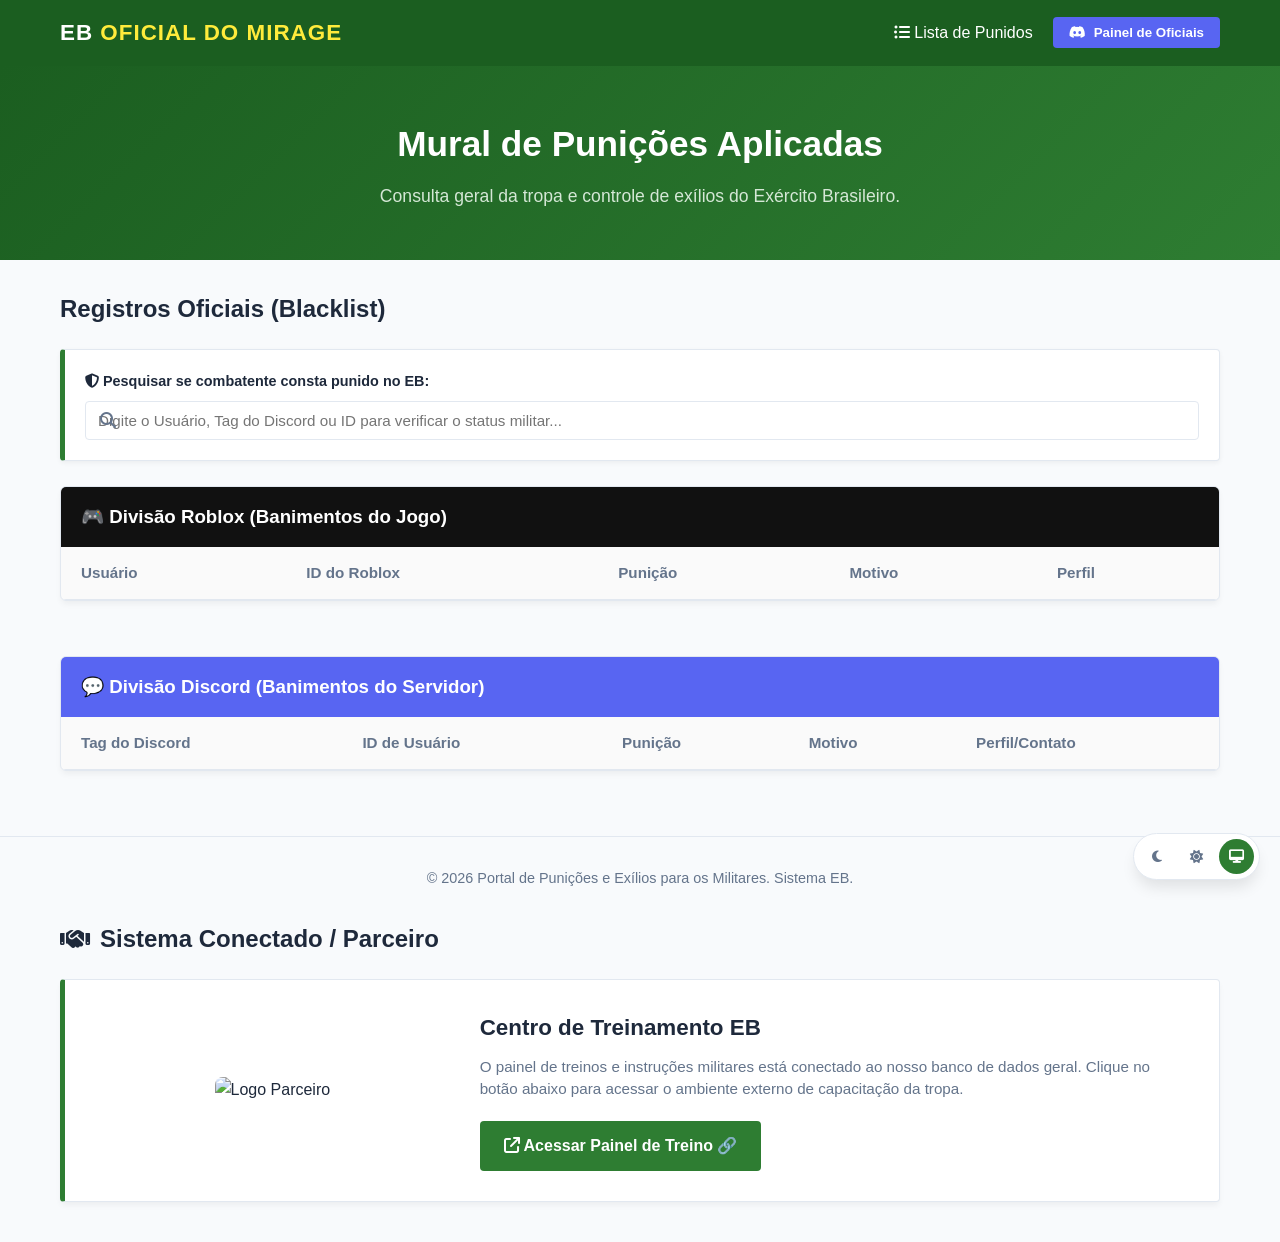
==== commit 33d73e03: "Add files via upload" ====
--- a/index.html
+++ b/index.html
@@ -96,7 +96,7 @@
 
     <nav class="navbar">
         <div class="container nav-container">
-            <a href="#" class="logo">EB<span> Oficial</span></a>
+            <a href="#" class="logo">EB<span> Oficial do Mirage</span></a>
             <ul class="nav-links">
                 <li><a href="#listas"><i class="fa-solid fa-list-ul"></i> Lista de Punidos</a></li>
                 <li><button id="btn-admin-toggle" class="btn-theme" style="background-color: #5865F2; border-radius: 4px; color: white; border:none; padding:8px 16px; cursor:pointer;"><i class="fa-brands fa-discord"></i> Painel de Oficiais</button></li>
@@ -289,5 +289,31 @@
         if (temaSalvo === 'dark') { limparAtivos(); btnNoite.classList.add('active'); document.body.classList.add('dark-theme'); }
         else if (temaSalvo === 'light') { limparAtivos(); btnDia.classList.add('active'); document.body.classList.remove('dark-theme'); }
     </script>
+
+    <section id="parceria" class="container section">
+    <h2 class="section-title"><i class="fa-solid fa-handshake"></i> Sistema Conectado / Parceiro</h2>
+    
+    <div class="card" style="display: flex; align-items: center; gap: 30px; padding: 30px; background-color: var(--card-bg, #ffffff); border-radius: 4px; border-left: 5px solid #2e7d32; flex-wrap: wrap;">
+        
+        <div style="flex: 1; min-width: 150px; text-align: center;">
+            <img src="eeb.png" 
+                 alt="Logo Parceiro" 
+                 style="max-width: 100%; height: auto; max-height: 150px; border-radius: 8px; object-fit: contain;">
+        </div>
+        
+        <div style="flex: 2; min-width: 250px;">
+            <h3 style="margin-top: 0; margin-bottom: 10px; color: inherit; font-size: 1.4rem;">Centro de Treinamento EB</h3>
+            <p style="color: #64748b; margin-bottom: 20px; font-size: 0.95rem; line-height: 1.5;">
+                O painel de treinos e instruções militares está conectado ao nosso banco de dados geral. Clique no botão abaixo para acessar o ambiente externo de capacitação da tropa.
+            </p>
+            
+            <a href="https://treino.ebdomirage.com.br" target="_blank" style="display: inline-block; padding: 12px 24px; background-color: #2e7d32; color: white; text-decoration: none; border-radius: 4px; font-weight: bold; transition: background 0.2s;">
+                <i class="fa-solid fa-arrow-up-right-from-square"></i> Acessar Painel de Treino 🔗
+            </a>
+        </div>
+
+    </div>
+</section>
+
 </body>
 </html>
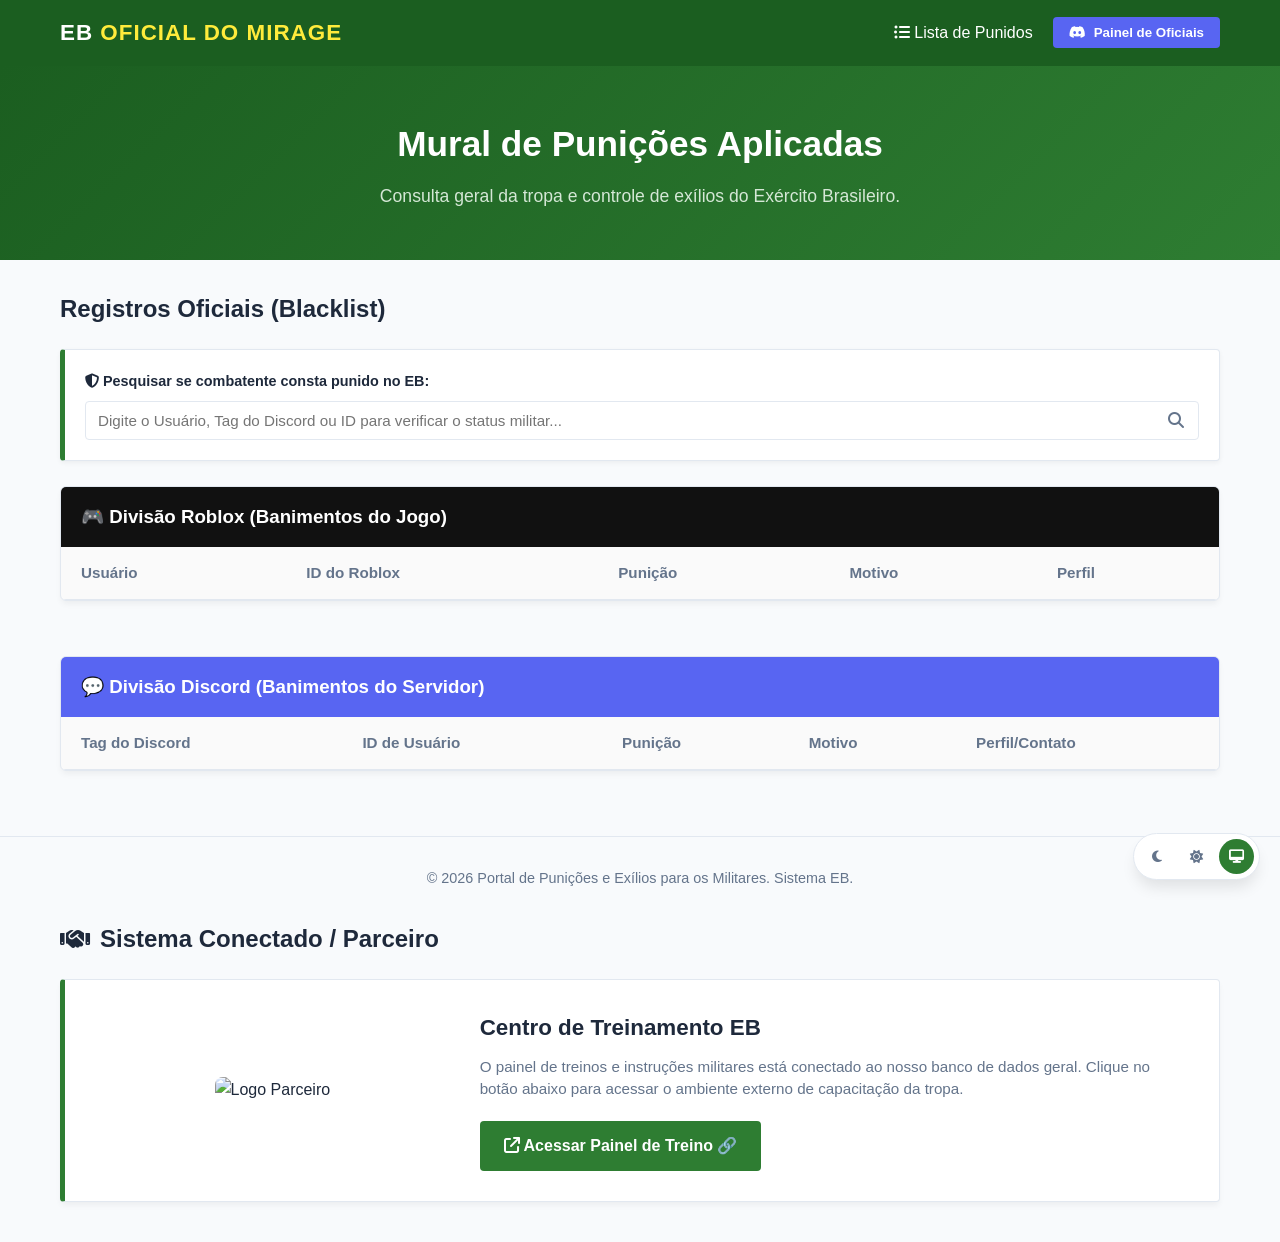
==== commit 5de3397a: "Update index.html" ====
--- a/index.html
+++ b/index.html
@@ -31,15 +31,17 @@
             align-items: center;
         }
 
+        /* AJUSTADO: Lupa movida para o lado direito */
         .search-input-wrapper i {
             position: absolute;
-            left: 15px;
+            right: 15px; /* Mudado de left para right */
             color: #64748b;
         }
 
+        /* AJUSTADO: Padding alterado para dar espaço à lupa no lado direito */
         .input-pesquisa {
             width: 100%;
-            padding: 12px 12px 12px 40px;
+            padding: 12px 40px 12px 15px; /* Invertido o espaço maior para a direita */
             border: 1px solid #cbd5e1;
             border-radius: 4px;
             background-color: transparent;
@@ -179,7 +181,6 @@
     </footer>
 
     <script>
-        // Altere para o redirecionamento correto apontando para o seu arquivo restrito admin.html
         const DISCORD_AUTH_URL = "https://discord.com/oauth2/authorize?client_id=1523099237020340254&response_type=code&redirect_uri=https%3A%2F%2Fpunicoebdomirage.netlify.app%2Fadmin.html&scope=identify";
 
         window.addEventListener('DOMContentLoaded', () => {
@@ -224,7 +225,7 @@
             tabela.appendChild(linha);
         }
 
-        function executarFiltro() {
+        function ejecutarFiltro() {
             const termoBusca = document.getElementById('inputPesquisa').value.trim().toLowerCase();
             const linhasRoblox = document.querySelectorAll('#tabelaRoblox tr');
             const linhasDiscord = document.querySelectorAll('#tabelaDiscord tr');
@@ -277,7 +278,6 @@
 
         document.getElementById('inputPesquisa').addEventListener('input', executarFiltro);
 
-        // Alternadores de Temas
         const btnNoite = document.getElementById('btn-noite');
         const btnDia = document.getElementById('btn-dia');
         const btnPadrao = document.getElementById('btn-padrao');
@@ -291,29 +291,28 @@
     </script>
 
     <section id="parceria" class="container section">
-    <h2 class="section-title"><i class="fa-solid fa-handshake"></i> Sistema Conectado / Parceiro</h2>
-    
-    <div class="card" style="display: flex; align-items: center; gap: 30px; padding: 30px; background-color: var(--card-bg, #ffffff); border-radius: 4px; border-left: 5px solid #2e7d32; flex-wrap: wrap;">
+        <h2 class="section-title"><i class="fa-solid fa-handshake"></i> Sistema Conectado / Parceiro</h2>
         
-        <div style="flex: 1; min-width: 150px; text-align: center;">
-            <img src="eeb.png" 
-                 alt="Logo Parceiro" 
-                 style="max-width: 100%; height: auto; max-height: 150px; border-radius: 8px; object-fit: contain;">
-        </div>
-        
-        <div style="flex: 2; min-width: 250px;">
-            <h3 style="margin-top: 0; margin-bottom: 10px; color: inherit; font-size: 1.4rem;">Centro de Treinamento EB</h3>
-            <p style="color: #64748b; margin-bottom: 20px; font-size: 0.95rem; line-height: 1.5;">
-                O painel de treinos e instruções militares está conectado ao nosso banco de dados geral. Clique no botão abaixo para acessar o ambiente externo de capacitação da tropa.
-            </p>
+        <div class="card" style="display: flex; align-items: center; gap: 30px; padding: 30px; background-color: var(--card-bg, #ffffff); border-radius: 4px; border-left: 5px solid #2e7d32; flex-wrap: wrap;">
             
-            <a href="https://treino.ebdomirage.com.br" target="_blank" style="display: inline-block; padding: 12px 24px; background-color: #2e7d32; color: white; text-decoration: none; border-radius: 4px; font-weight: bold; transition: background 0.2s;">
-                <i class="fa-solid fa-arrow-up-right-from-square"></i> Acessar Painel de Treino 🔗
-            </a>
-        </div>
-
-    </div>
-</section>
+            <div style="flex: 1; min-width: 150px; text-align: center;">
+                <img src="eeb.png" 
+                     alt="Logo Parceiro" 
+                     style="max-width: 100%; height: auto; max-height: 150px; border-radius: 8px; object-fit: contain;">
+            </div>
+            
+            <div style="flex: 2; min-width: 250px;">
+                <h3 style="margin-top: 0; margin-bottom: 10px; color: inherit; font-size: 1.4rem;">Centro de Treinamento EB</h3>
+                <p style="color: #64748b; margin-bottom: 20px; font-size: 0.95rem; line-height: 1.5;">
+                    O painel de treinos e instruções militares está conectado ao nosso banco de dados geral. Clique no botão abaixo para acessar o ambiente externo de capacitação da tropa.
+                </p>
+                
+                <a href="https://treino.ebdomirage.com.br" target="_blank" style="display: inline-block; padding: 12px 24px; background-color: #2e7d32; color: white; text-decoration: none; border-radius: 4px; font-weight: bold; transition: background 0.2s;">
+                    <i class="fa-solid fa-arrow-up-right-from-square"></i> Acessar Painel de Treino 🔗
+                </a>
+            </div>
+        </div>
+    </section>
 
 </body>
-</html>+</html>
